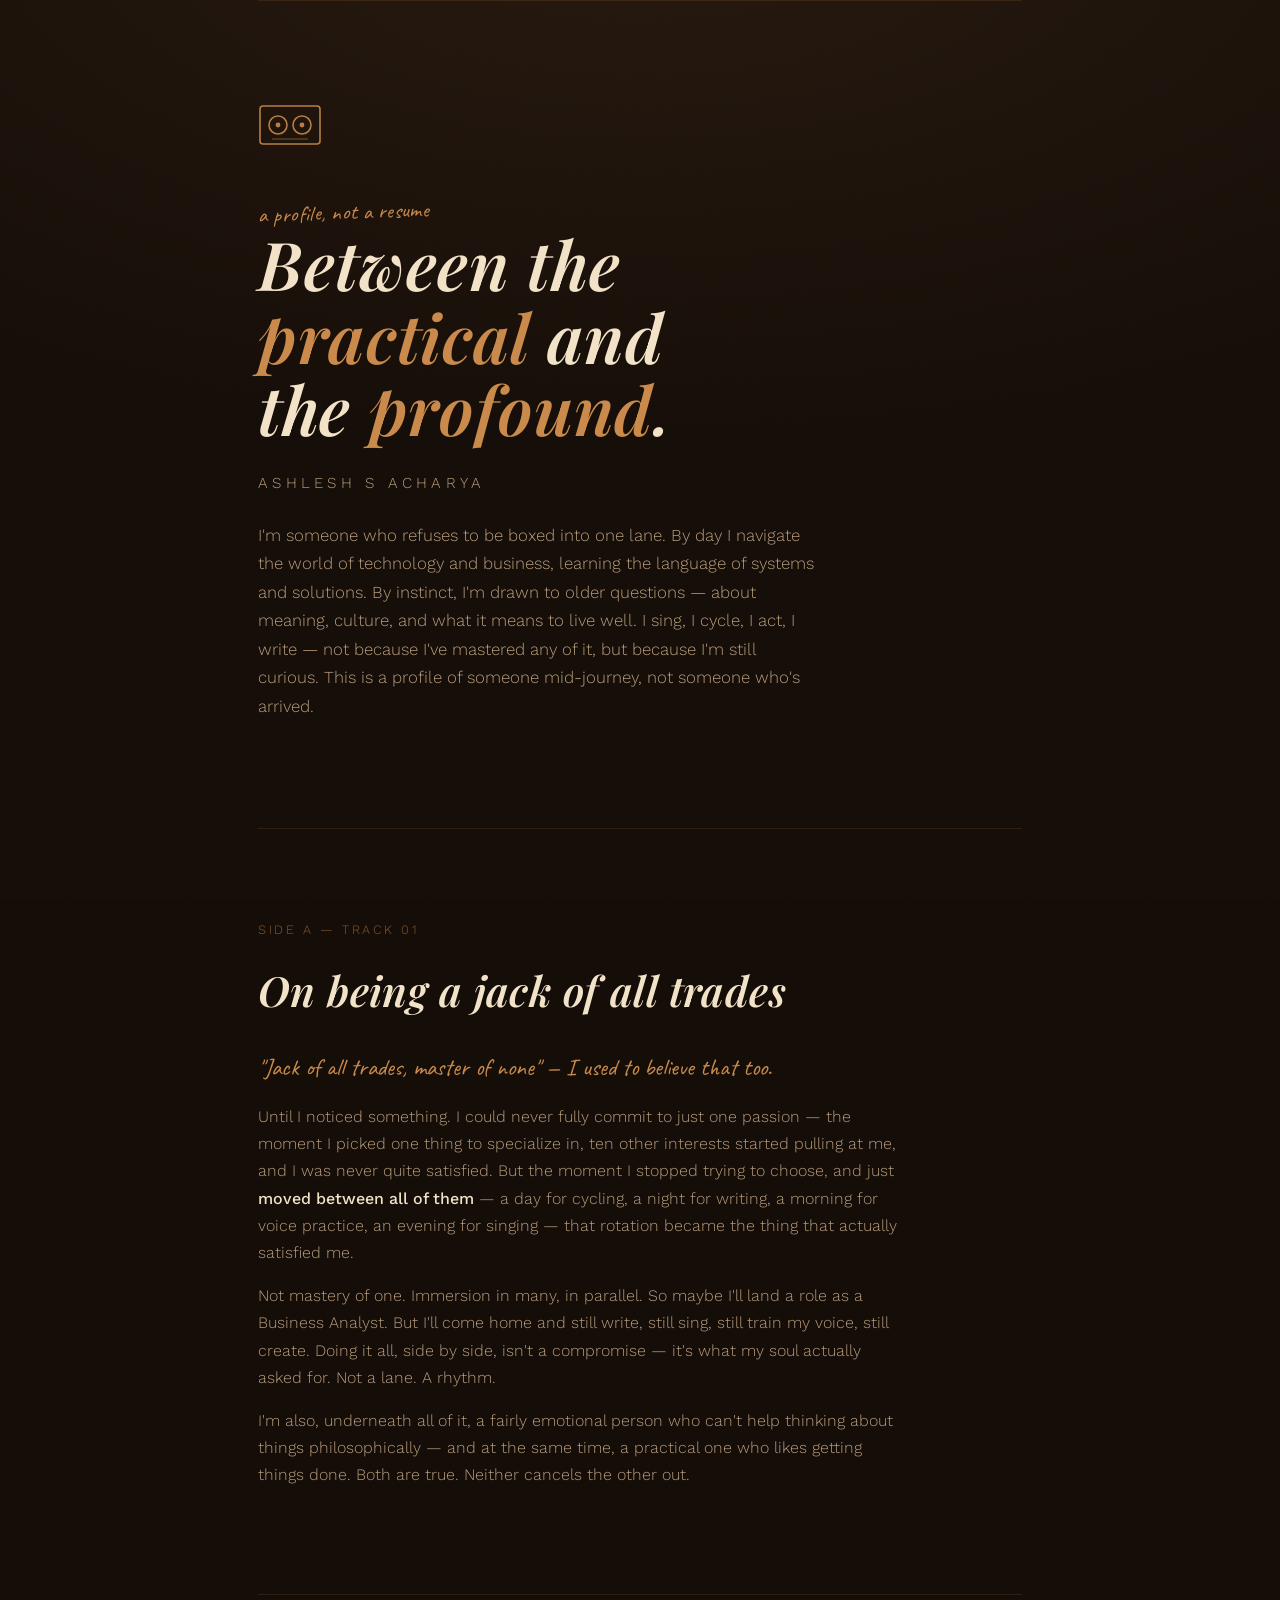
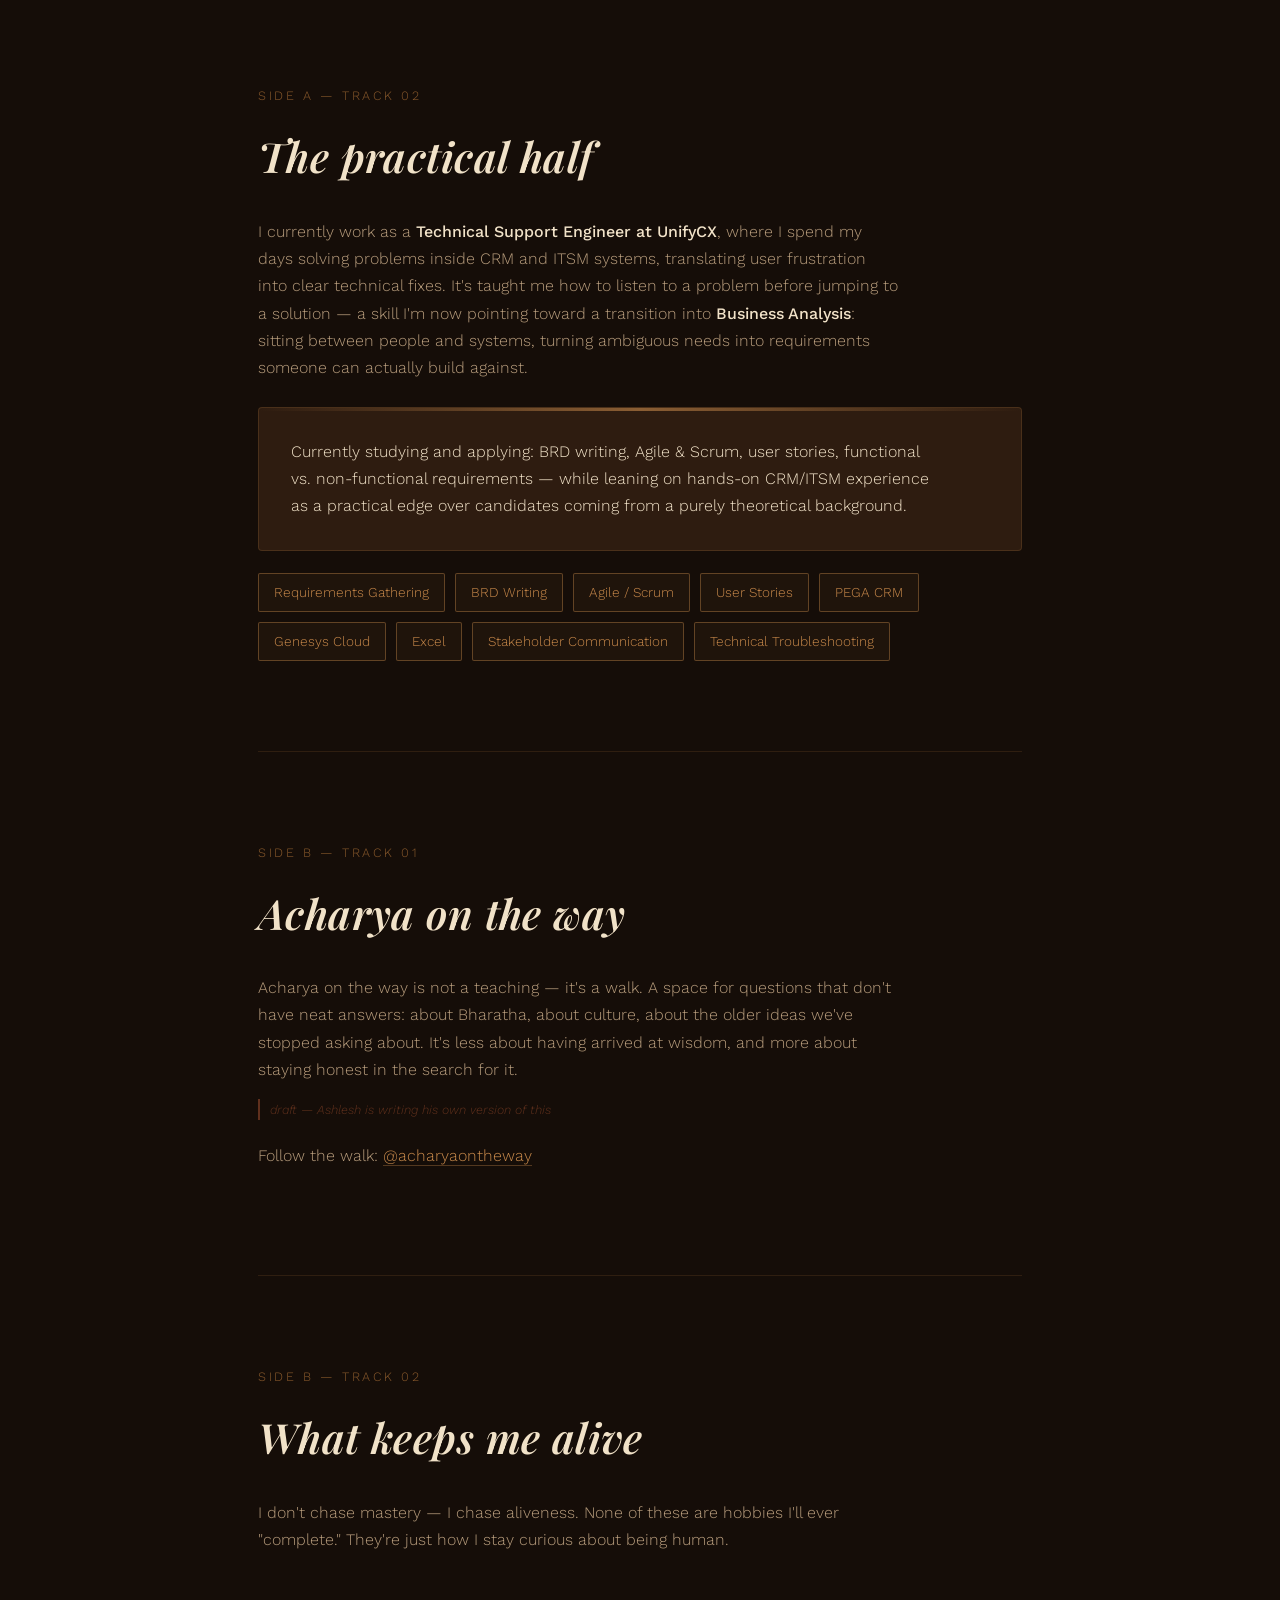
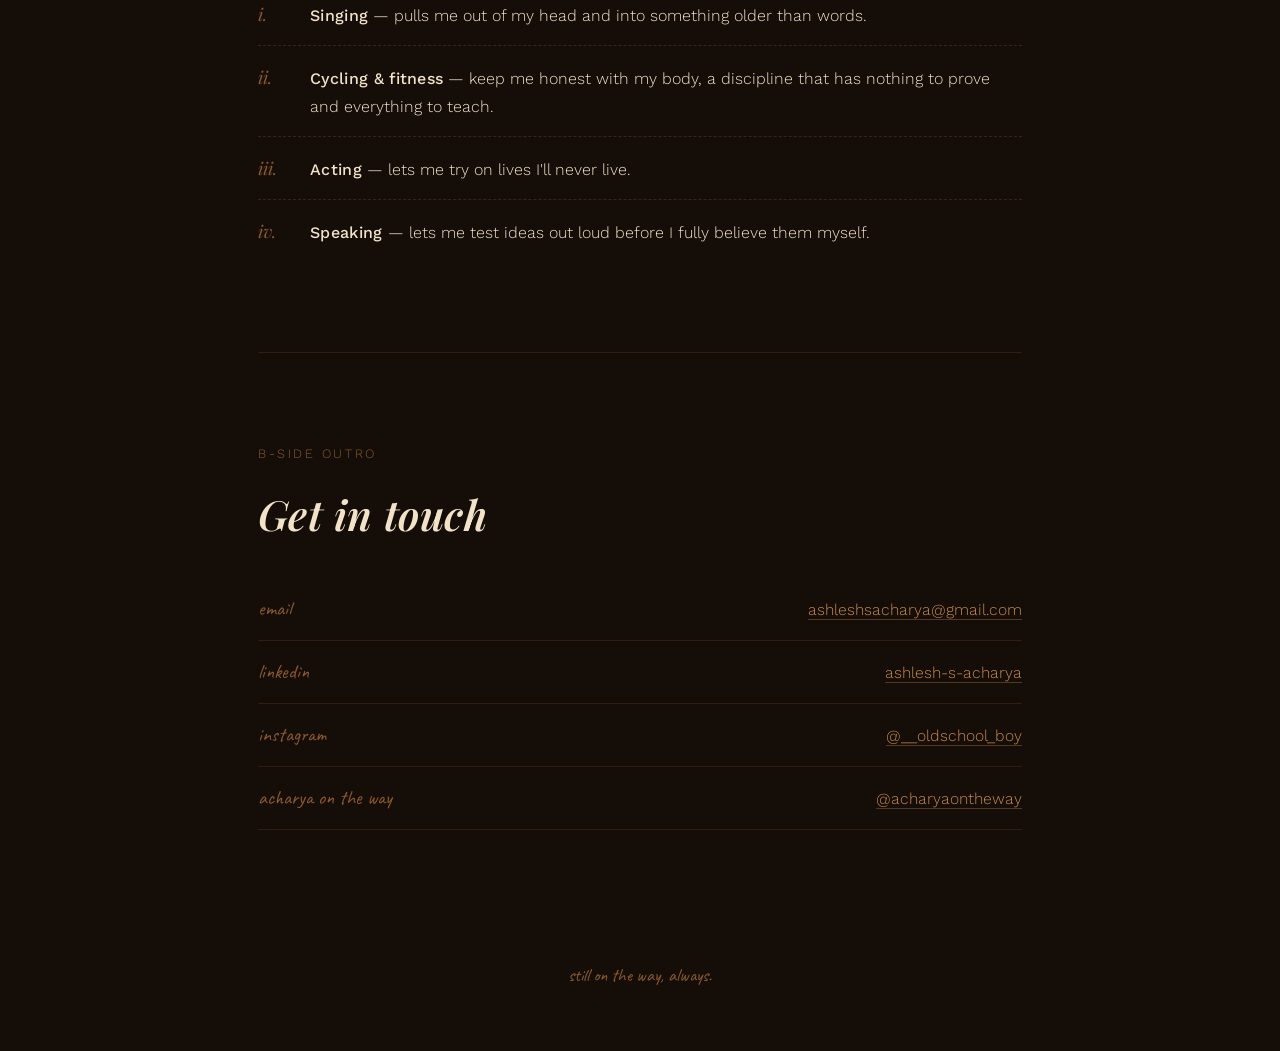
==== index.html @ b14da33d "reverted name back to index" ====
<!DOCTYPE html>
<html lang="en">
<head>
<meta charset="UTF-8">
<meta name="viewport" content="width=device-width, initial-scale=1.0">
<title>Ashlesh S Acharya — Between the practical and the profound</title>
<link rel="preconnect" href="https://fonts.googleapis.com">
<link href="https://fonts.googleapis.com/css2?family=Playfair+Display:ital,wght@0,500;0,600;0,700;1,500;1,600&family=Caveat:wght@500;600;700&family=Work+Sans:wght@300;400;500;600&display=swap" rel="stylesheet">
<style>
  :root{
    --bg-void:#150d08;
    --bg-cocoa:#241609;
    --bg-card:#2e1c10;
    --caramel:#c98a4b;
    --caramel-dim:#8a5a2c;
    --rust:#7a3d24;
    --cream:#f1e2c8;
    --cream-dim:#b79c7c;
    --film-grain: url("data:image/svg+xml,%3Csvg xmlns='http://www.w3.org/2000/svg' width='120' height='120'%3E%3Cfilter id='n'%3E%3CfeTurbulence type='fractalNoise' baseFrequency='0.9' numOctaves='2' stitchTiles='stitch'/%3E%3C/filter%3E%3Crect width='100%25' height='100%25' filter='url(%23n)' opacity='0.05'/%3E%3C/svg%3E");
  }
  *{box-sizing:border-box; margin:0; padding:0;}
  html{scroll-behavior:smooth;}
  body{
    background:
      radial-gradient(ellipse 90% 60% at 50% -10%, rgba(201,138,75,0.10), transparent),
      var(--bg-void);
    background-attachment:fixed;
    color:var(--cream);
    font-family:'Work Sans', sans-serif;
    font-weight:300;
    line-height:1.7;
    position:relative;
    overflow-x:hidden;
  }
  body::before{
    content:"";
    position:fixed; inset:0;
    background-image:var(--film-grain);
    pointer-events:none;
    z-index:1;
    mix-blend-mode:overlay;
  }
  .wrap{max-width:820px; margin:0 auto; padding:0 28px; position:relative; z-index:2;}

  ::selection{background:var(--caramel); color:var(--bg-void);}

  a{color:var(--caramel); text-decoration:none; border-bottom:1px solid rgba(201,138,75,0.35); transition:border-color .25s, color .25s;}
  a:hover{border-color:var(--caramel); color:#e0a86a;}

  h1,h2,h3{font-family:'Playfair Display', serif; font-weight:600; letter-spacing:0.01em;}

  .eyebrow{
    font-family:'Caveat', cursive;
    font-size:1.35rem;
    color:var(--caramel);
    letter-spacing:0.02em;
    display:inline-block;
    transform:rotate(-2deg);
    margin-bottom:6px;
  }

  /* ---- Hero ---- */
  .hero{
    min-height:92vh;
    display:flex;
    flex-direction:column;
    justify-content:center;
    padding-top:60px;
    padding-bottom:60px;
    position:relative;
  }
  .hero .tape{
    width:64px; height:64px;
    margin-bottom:28px;
    opacity:0.9;
  }
  .hero h1{
    font-size:clamp(2.4rem, 6vw, 4.2rem);
    line-height:1.08;
    color:var(--cream);
    max-width:11ch;
    font-style:italic;
    font-weight:600;
  }
  .hero h1 em{
    font-style:italic;
    color:var(--caramel);
  }
  .hero .name{
    font-family:'Work Sans', sans-serif;
    font-size:0.95rem;
    letter-spacing:0.28em;
    text-transform:uppercase;
    color:var(--cream-dim);
    margin-top:26px;
  }
  .hero .intro{
    margin-top:24px;
    max-width:56ch;
    color:var(--cream-dim);
    font-size:1.05rem;
  }
  .scroll-cue{
    position:absolute;
    bottom:18px; left:28px;
    font-family:'Caveat', cursive;
    font-size:1.1rem;
    color:var(--caramel-dim);
    animation:bob 2.4s ease-in-out infinite;
  }
  @keyframes bob{0%,100%{transform:translateY(0);}50%{transform:translateY(6px);}}

  /* ---- sections ---- */
  section{
    padding:90px 0;
    border-top:1px solid rgba(201,138,75,0.14);
    position:relative;
  }
  .reveal{opacity:0; transform:translateY(24px); transition:opacity .8s ease, transform .8s ease;}
  .reveal.in{opacity:1; transform:translateY(0);}

  .track-num{
    font-family:'Work Sans';
    font-size:0.8rem;
    color:var(--caramel-dim);
    letter-spacing:0.2em;
    margin-bottom:14px;
    display:block;
  }

  section h2{
    font-size:clamp(1.8rem, 4vw, 2.6rem);
    color:var(--cream);
    margin-bottom:26px;
    font-style:italic;
  }

  .lede{
    font-family:'Caveat', cursive;
    font-size:1.5rem;
    color:var(--caramel);
    margin-bottom:18px;
    display:block;
    line-height:1.4;
  }

  p{color:var(--cream-dim); max-width:64ch; margin-bottom:16px;}
  p strong{color:var(--cream); font-weight:500;}

  .draft-note{
    font-size:0.78rem;
    color:var(--rust);
    font-style:italic;
    border-left:2px solid var(--rust);
    padding-left:10px;
    margin:10px 0 22px;
    opacity:0.75;
  }

  /* skills */
  .skills{
    display:flex; flex-wrap:wrap; gap:10px;
    margin-top:22px;
  }
  .skills span{
    border:1px solid rgba(201,138,75,0.4);
    color:var(--caramel);
    padding:7px 15px;
    border-radius:2px;
    font-size:0.85rem;
    background:rgba(201,138,75,0.06);
  }

  /* interests as mixtape tracks */
  .tracklist{margin-top:30px;}
  .track{
    display:grid;
    grid-template-columns:36px 1fr;
    gap:16px;
    padding:16px 0;
    border-bottom:1px dashed rgba(201,138,75,0.2);
    align-items:baseline;
  }
  .track:last-child{border-bottom:none;}
  .track .idx{font-family:'Playfair Display'; font-style:italic; color:var(--caramel-dim); font-size:1.1rem;}
  .track .label{color:var(--cream); font-weight:500; letter-spacing:0.02em;}

  /* card */
  .card{
    background:var(--bg-card);
    border:1px solid rgba(201,138,75,0.18);
    border-radius:4px;
    padding:30px 32px;
    margin-top:26px;
    position:relative;
  }
  .card::before{
    content:"";
    position:absolute; top:0; left:0; right:0; height:3px;
    background:linear-gradient(90deg, transparent, var(--caramel), transparent);
    opacity:0.6;
  }

  /* contact */
  .contact-list{list-style:none; margin-top:28px;}
  .contact-list li{
    padding:14px 0;
    border-bottom:1px solid rgba(201,138,75,0.14);
    display:flex;
    justify-content:space-between;
    align-items:baseline;
    flex-wrap:wrap;
    gap:8px;
  }
  .contact-list .k{
    font-family:'Caveat', cursive;
    font-size:1.25rem;
    color:var(--caramel-dim);
  }
  .contact-list .v{font-size:0.98rem;}

  footer{
    padding:40px 0 60px;
    text-align:center;
    color:var(--caramel-dim);
    font-family:'Caveat', cursive;
    font-size:1.15rem;
  }

  @media (max-width:600px){
    section{padding:64px 0;}
    .hero{min-height:86vh;}
  }
</style>
</head>
<body>

<div class="wrap">

  <section class="hero">
    <svg class="tape" viewBox="0 0 64 64" fill="none" xmlns="http://www.w3.org/2000/svg">
      <rect x="2" y="14" width="60" height="38" rx="3" stroke="#c98a4b" stroke-width="1.6"/>
      <circle cx="20" cy="33" r="9" stroke="#c98a4b" stroke-width="1.6"/>
      <circle cx="44" cy="33" r="9" stroke="#c98a4b" stroke-width="1.6"/>
      <circle cx="20" cy="33" r="2.4" fill="#c98a4b"/>
      <circle cx="44" cy="33" r="2.4" fill="#c98a4b"/>
      <path d="M14 47 h36" stroke="#c98a4b" stroke-width="1.2" opacity="0.6"/>
    </svg>
    <span class="eyebrow">a profile, not a resume</span>
    <h1>Between the <em>practical</em> and the <em>profound</em>.</h1>
    <div class="name">Ashlesh S Acharya</div>
    <p class="intro" id="hero-intro">I'm someone who refuses to be boxed into one lane. By day I navigate the world of technology and business, learning the language of systems and solutions. By instinct, I'm drawn to older questions — about meaning, culture, and what it means to live well. I sing, I cycle, I act, I write — not because I've mastered any of it, but because I'm still curious. This is a profile of someone mid-journey, not someone who's arrived.</p>
  </section>

  <section class="reveal" id="about">
    <span class="track-num">SIDE A — TRACK 01</span>
    <h2>On being a jack of all trades</h2>
    <span class="lede">"Jack of all trades, master of none" — I used to believe that too.</span>
    <p>Until I noticed something. I could never fully commit to just one passion — the moment I picked one thing to specialize in, ten other interests started pulling at me, and I was never quite satisfied. But the moment I stopped trying to choose, and just <strong>moved between all of them</strong> — a day for cycling, a night for writing, a morning for voice practice, an evening for singing — that rotation became the thing that actually satisfied me.</p>
    <p>Not mastery of one. Immersion in many, in parallel. So maybe I'll land a role as a Business Analyst. But I'll come home and still write, still sing, still train my voice, still create. Doing it all, side by side, isn't a compromise — it's what my soul actually asked for. Not a lane. A rhythm.</p>
    <p>I'm also, underneath all of it, a fairly emotional person who can't help thinking about things philosophically — and at the same time, a practical one who likes getting things done. Both are true. Neither cancels the other out.</p>
  </section>

  <section class="reveal" id="work">
    <span class="track-num">SIDE A — TRACK 02</span>
    <h2>The practical half</h2>
    <p>I currently work as a <strong>Technical Support Engineer at UnifyCX</strong>, where I spend my days solving problems inside CRM and ITSM systems, translating user frustration into clear technical fixes. It's taught me how to listen to a problem before jumping to a solution — a skill I'm now pointing toward a transition into <strong>Business Analysis</strong>: sitting between people and systems, turning ambiguous needs into requirements someone can actually build against.</p>
    <div class="card">
      <p style="margin-bottom:0; color:var(--cream);">Currently studying and applying: BRD writing, Agile &amp; Scrum, user stories, functional vs. non-functional requirements — while leaning on hands-on CRM/ITSM experience as a practical edge over candidates coming from a purely theoretical background.</p>
    </div>
    <div class="skills">
      <span>Requirements Gathering</span>
      <span>BRD Writing</span>
      <span>Agile / Scrum</span>
      <span>User Stories</span>
      <span>PEGA CRM</span>
      <span>Genesys Cloud</span>
      <span>Excel</span>
      <span>Stakeholder Communication</span>
      <span>Technical Troubleshooting</span>
    </div>
  </section>

  <section class="reveal" id="acharya">
    <span class="track-num">SIDE B — TRACK 01</span>
    <h2>Acharya on the way</h2>
    <p id="acharya-desc">Acharya on the way is not a teaching — it's a walk. A space for questions that don't have neat answers: about Bharatha, about culture, about the older ideas we've stopped asking about. It's less about having arrived at wisdom, and more about staying honest in the search for it.</p>
    <div class="draft-note">draft — Ashlesh is writing his own version of this</div>
    <p>Follow the walk: <a href="https://www.instagram.com/acharyaontheway" target="_blank" rel="noopener">@acharyaontheway</a></p>
  </section>

  <section class="reveal" id="interests">
    <span class="track-num">SIDE B — TRACK 02</span>
    <h2>What keeps me alive</h2>
    <p>I don't chase mastery — I chase aliveness. None of these are hobbies I'll ever "complete." They're just how I stay curious about being human.</p>
    <div class="tracklist">
      <div class="track">
        <span class="idx">i.</span>
        <span><span class="label">Singing</span> — pulls me out of my head and into something older than words.</span>
      </div>
      <div class="track">
        <span class="idx">ii.</span>
        <span><span class="label">Cycling &amp; fitness</span> — keep me honest with my body, a discipline that has nothing to prove and everything to teach.</span>
      </div>
      <div class="track">
        <span class="idx">iii.</span>
        <span><span class="label">Acting</span> — lets me try on lives I'll never live.</span>
      </div>
      <div class="track">
        <span class="idx">iv.</span>
        <span><span class="label">Speaking</span> — lets me test ideas out loud before I fully believe them myself.</span>
      </div>
    </div>
  </section>

  <section class="reveal" id="contact">
    <span class="track-num">B-SIDE OUTRO</span>
    <h2>Get in touch</h2>
    <ul class="contact-list">
      <li><span class="k">email</span><span class="v"><a href="mailto:ashleshsacharya@gmail.com">ashleshsacharya@gmail.com</a></span></li>
      <li><span class="k">linkedin</span><span class="v"><a href="https://www.linkedin.com/in/ashlesh-s-acharya" target="_blank" rel="noopener">ashlesh-s-acharya</a></span></li>
      <li><span class="k">instagram</span><span class="v"><a href="https://www.instagram.com/__oldschool_boy" target="_blank" rel="noopener">@__oldschool_boy</a></span></li>
      <li><span class="k">acharya on the way</span><span class="v"><a href="https://www.instagram.com/acharyaontheway" target="_blank" rel="noopener">@acharyaontheway</a></span></li>
    </ul>
  </section>

  <footer>still on the way, always.</footer>

</div>

<script>
  const els = document.querySelectorAll('.reveal');
  const io = new IntersectionObserver((entries)=>{
    entries.forEach(e=>{ if(e.isIntersecting){ e.target.classList.add('in'); } });
  }, {threshold:0.15});
  els.forEach(el=>io.observe(el));
</script>

</body>
</html>
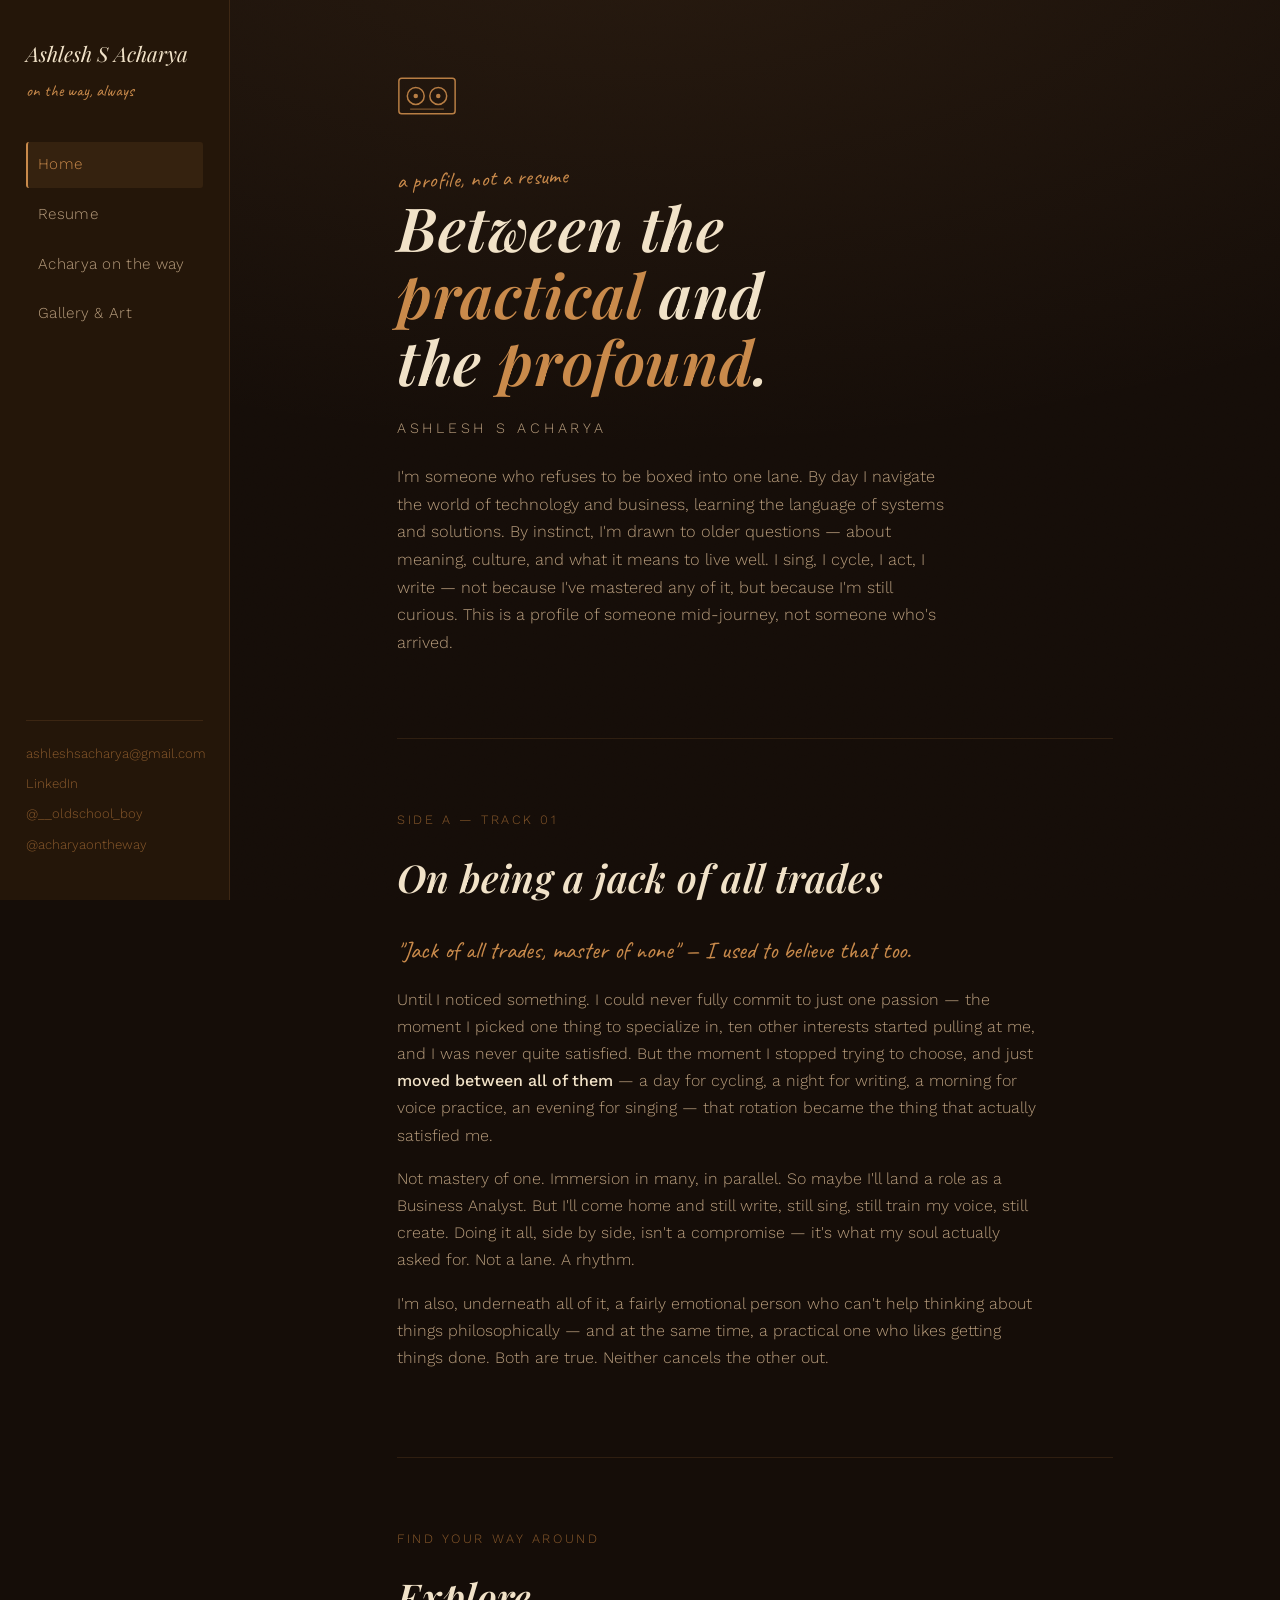
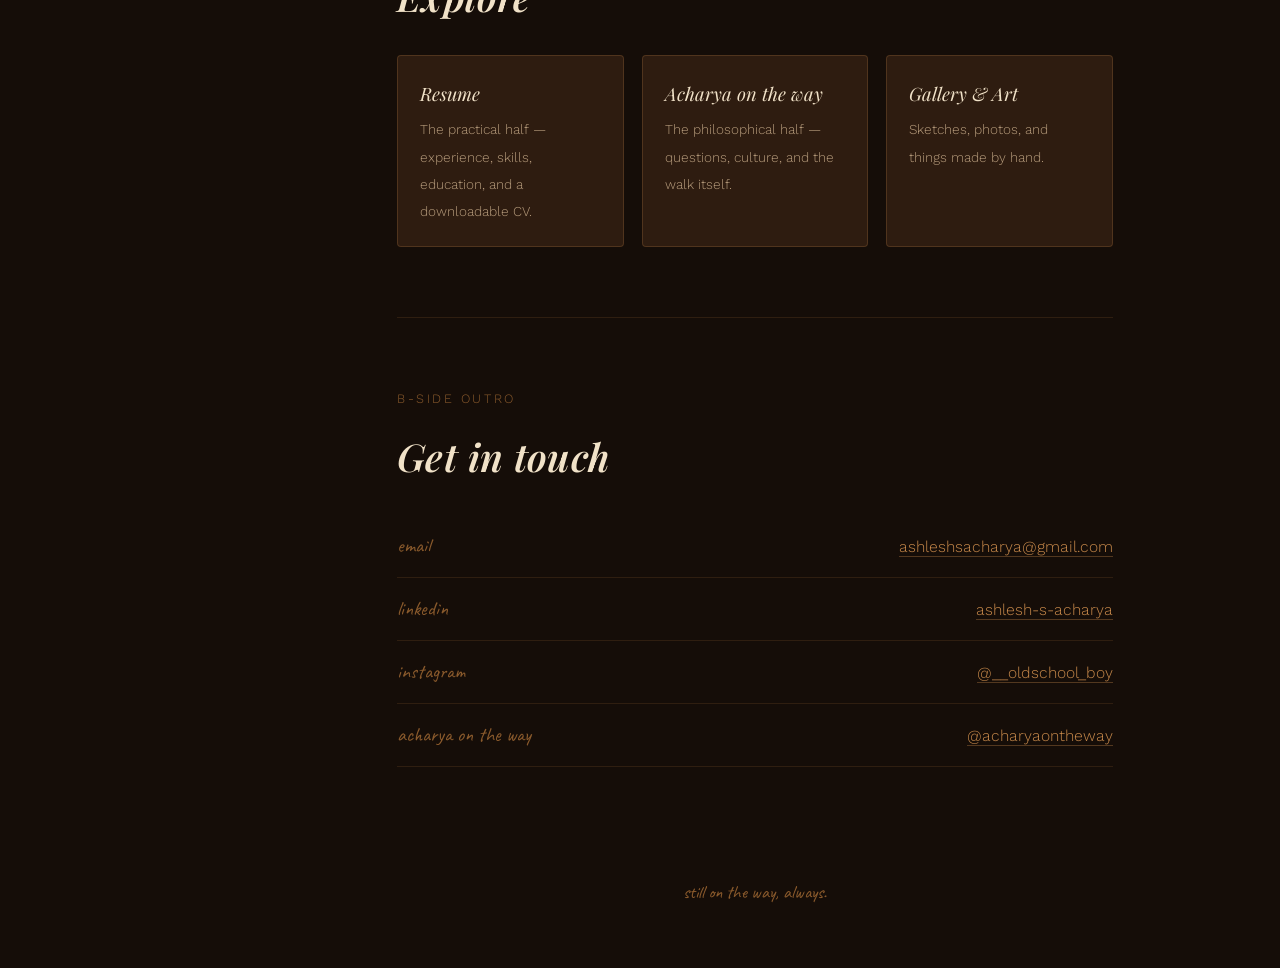
==== commit f67ec9de: "Rename personal profile1.html to index.html" ====
--- a/index.html
+++ b/index.html
@@ -6,335 +6,112 @@
 <title>Ashlesh S Acharya — Between the practical and the profound</title>
 <link rel="preconnect" href="https://fonts.googleapis.com">
 <link href="https://fonts.googleapis.com/css2?family=Playfair+Display:ital,wght@0,500;0,600;0,700;1,500;1,600&family=Caveat:wght@500;600;700&family=Work+Sans:wght@300;400;500;600&display=swap" rel="stylesheet">
+<link rel="stylesheet" href="styles.css">
 <style>
-  :root{
-    --bg-void:#150d08;
-    --bg-cocoa:#241609;
-    --bg-card:#2e1c10;
-    --caramel:#c98a4b;
-    --caramel-dim:#8a5a2c;
-    --rust:#7a3d24;
-    --cream:#f1e2c8;
-    --cream-dim:#b79c7c;
-    --film-grain: url("data:image/svg+xml,%3Csvg xmlns='http://www.w3.org/2000/svg' width='120' height='120'%3E%3Cfilter id='n'%3E%3CfeTurbulence type='fractalNoise' baseFrequency='0.9' numOctaves='2' stitchTiles='stitch'/%3E%3C/filter%3E%3Crect width='100%25' height='100%25' filter='url(%23n)' opacity='0.05'/%3E%3C/svg%3E");
-  }
-  *{box-sizing:border-box; margin:0; padding:0;}
-  html{scroll-behavior:smooth;}
-  body{
-    background:
-      radial-gradient(ellipse 90% 60% at 50% -10%, rgba(201,138,75,0.10), transparent),
-      var(--bg-void);
-    background-attachment:fixed;
-    color:var(--cream);
-    font-family:'Work Sans', sans-serif;
-    font-weight:300;
-    line-height:1.7;
-    position:relative;
-    overflow-x:hidden;
-  }
-  body::before{
-    content:"";
-    position:fixed; inset:0;
-    background-image:var(--film-grain);
-    pointer-events:none;
-    z-index:1;
-    mix-blend-mode:overlay;
-  }
-  .wrap{max-width:820px; margin:0 auto; padding:0 28px; position:relative; z-index:2;}
-
-  ::selection{background:var(--caramel); color:var(--bg-void);}
-
-  a{color:var(--caramel); text-decoration:none; border-bottom:1px solid rgba(201,138,75,0.35); transition:border-color .25s, color .25s;}
-  a:hover{border-color:var(--caramel); color:#e0a86a;}
-
-  h1,h2,h3{font-family:'Playfair Display', serif; font-weight:600; letter-spacing:0.01em;}
-
-  .eyebrow{
-    font-family:'Caveat', cursive;
-    font-size:1.35rem;
-    color:var(--caramel);
-    letter-spacing:0.02em;
-    display:inline-block;
-    transform:rotate(-2deg);
-    margin-bottom:6px;
-  }
-
-  /* ---- Hero ---- */
-  .hero{
-    min-height:92vh;
-    display:flex;
-    flex-direction:column;
-    justify-content:center;
-    padding-top:60px;
-    padding-bottom:60px;
-    position:relative;
-  }
-  .hero .tape{
-    width:64px; height:64px;
-    margin-bottom:28px;
-    opacity:0.9;
-  }
-  .hero h1{
-    font-size:clamp(2.4rem, 6vw, 4.2rem);
-    line-height:1.08;
-    color:var(--cream);
-    max-width:11ch;
-    font-style:italic;
-    font-weight:600;
-  }
-  .hero h1 em{
-    font-style:italic;
-    color:var(--caramel);
-  }
-  .hero .name{
-    font-family:'Work Sans', sans-serif;
-    font-size:0.95rem;
-    letter-spacing:0.28em;
-    text-transform:uppercase;
-    color:var(--cream-dim);
-    margin-top:26px;
-  }
-  .hero .intro{
-    margin-top:24px;
-    max-width:56ch;
-    color:var(--cream-dim);
-    font-size:1.05rem;
-  }
-  .scroll-cue{
-    position:absolute;
-    bottom:18px; left:28px;
-    font-family:'Caveat', cursive;
-    font-size:1.1rem;
-    color:var(--caramel-dim);
-    animation:bob 2.4s ease-in-out infinite;
-  }
-  @keyframes bob{0%,100%{transform:translateY(0);}50%{transform:translateY(6px);}}
-
-  /* ---- sections ---- */
-  section{
-    padding:90px 0;
-    border-top:1px solid rgba(201,138,75,0.14);
-    position:relative;
-  }
-  .reveal{opacity:0; transform:translateY(24px); transition:opacity .8s ease, transform .8s ease;}
-  .reveal.in{opacity:1; transform:translateY(0);}
-
-  .track-num{
-    font-family:'Work Sans';
-    font-size:0.8rem;
-    color:var(--caramel-dim);
-    letter-spacing:0.2em;
-    margin-bottom:14px;
-    display:block;
-  }
-
-  section h2{
-    font-size:clamp(1.8rem, 4vw, 2.6rem);
-    color:var(--cream);
-    margin-bottom:26px;
-    font-style:italic;
-  }
-
-  .lede{
-    font-family:'Caveat', cursive;
-    font-size:1.5rem;
-    color:var(--caramel);
-    margin-bottom:18px;
-    display:block;
-    line-height:1.4;
-  }
-
-  p{color:var(--cream-dim); max-width:64ch; margin-bottom:16px;}
-  p strong{color:var(--cream); font-weight:500;}
-
-  .draft-note{
-    font-size:0.78rem;
-    color:var(--rust);
-    font-style:italic;
-    border-left:2px solid var(--rust);
-    padding-left:10px;
-    margin:10px 0 22px;
-    opacity:0.75;
-  }
-
-  /* skills */
-  .skills{
-    display:flex; flex-wrap:wrap; gap:10px;
-    margin-top:22px;
-  }
-  .skills span{
-    border:1px solid rgba(201,138,75,0.4);
-    color:var(--caramel);
-    padding:7px 15px;
-    border-radius:2px;
-    font-size:0.85rem;
-    background:rgba(201,138,75,0.06);
-  }
-
-  /* interests as mixtape tracks */
-  .tracklist{margin-top:30px;}
-  .track{
-    display:grid;
-    grid-template-columns:36px 1fr;
-    gap:16px;
-    padding:16px 0;
-    border-bottom:1px dashed rgba(201,138,75,0.2);
-    align-items:baseline;
-  }
-  .track:last-child{border-bottom:none;}
-  .track .idx{font-family:'Playfair Display'; font-style:italic; color:var(--caramel-dim); font-size:1.1rem;}
-  .track .label{color:var(--cream); font-weight:500; letter-spacing:0.02em;}
-
-  /* card */
-  .card{
-    background:var(--bg-card);
-    border:1px solid rgba(201,138,75,0.18);
-    border-radius:4px;
-    padding:30px 32px;
-    margin-top:26px;
-    position:relative;
-  }
-  .card::before{
-    content:"";
-    position:absolute; top:0; left:0; right:0; height:3px;
-    background:linear-gradient(90deg, transparent, var(--caramel), transparent);
-    opacity:0.6;
-  }
-
-  /* contact */
-  .contact-list{list-style:none; margin-top:28px;}
-  .contact-list li{
-    padding:14px 0;
-    border-bottom:1px solid rgba(201,138,75,0.14);
-    display:flex;
-    justify-content:space-between;
-    align-items:baseline;
-    flex-wrap:wrap;
-    gap:8px;
-  }
-  .contact-list .k{
-    font-family:'Caveat', cursive;
-    font-size:1.25rem;
-    color:var(--caramel-dim);
-  }
-  .contact-list .v{font-size:0.98rem;}
-
-  footer{
-    padding:40px 0 60px;
-    text-align:center;
-    color:var(--caramel-dim);
-    font-family:'Caveat', cursive;
-    font-size:1.15rem;
-  }
-
-  @media (max-width:600px){
-    section{padding:64px 0;}
-    .hero{min-height:86vh;}
-  }
+  .hero{min-height:82vh; display:flex; flex-direction:column; justify-content:center; padding-top:40px; padding-bottom:40px;}
+  .hero .tape{width:60px; height:60px; margin-bottom:26px; opacity:0.9;}
+  .hero h1{font-size:clamp(2.2rem, 5.5vw, 3.8rem); line-height:1.1; color:var(--cream); max-width:11ch; font-style:italic;}
+  .hero h1 em{font-style:italic; color:var(--caramel);}
+  .hero .name{font-family:'Work Sans'; font-size:0.9rem; letter-spacing:0.26em; text-transform:uppercase; color:var(--cream-dim); margin-top:22px;}
+  .hero .intro{margin-top:22px; max-width:56ch; color:var(--cream-dim); font-size:1.02rem;}
+  .cards{display:grid; grid-template-columns:repeat(auto-fit, minmax(200px,1fr)); gap:18px; margin-top:26px;}
+  .nav-card{display:block; border:1px solid rgba(201,138,75,0.22); border-radius:4px; padding:22px 22px; background:var(--bg-card); border-bottom:1px solid rgba(201,138,75,0.22);}
+  .nav-card:hover{border-color:var(--caramel);}
+  .nav-card .t{font-family:'Playfair Display'; font-style:italic; color:var(--cream); font-size:1.15rem; display:block; margin-bottom:6px;}
+  .nav-card .d{color:var(--cream-dim); font-size:0.85rem;}
 </style>
 </head>
 <body>
+<div class="layout">
 
-<div class="wrap">
+  <aside class="sidebar" id="sidebar">
+    <div class="brand">Ashlesh S Acharya</div>
+    <span class="brand-sub">on the way, always</span>
+    <button class="menu-toggle" id="menuToggle">Menu</button>
+    <nav>
+      <a href="index.html" class="active">Home</a>
+      <a href="resume.html">Resume</a>
+      <a href="acharya.html">Acharya on the way</a>
+      <a href="gallery.html">Gallery &amp; Art</a>
+    </nav>
+    <div class="side-contact">
+      <a href="mailto:ashleshsacharya@gmail.com">ashleshsacharya@gmail.com</a>
+      <a href="https://www.linkedin.com/in/ashlesh-s-acharya" target="_blank" rel="noopener">LinkedIn</a>
+      <a href="https://www.instagram.com/__oldschool_boy" target="_blank" rel="noopener">@__oldschool_boy</a>
+      <a href="https://www.instagram.com/acharyaontheway" target="_blank" rel="noopener">@acharyaontheway</a>
+    </div>
+  </aside>
 
-  <section class="hero">
-    <svg class="tape" viewBox="0 0 64 64" fill="none" xmlns="http://www.w3.org/2000/svg">
-      <rect x="2" y="14" width="60" height="38" rx="3" stroke="#c98a4b" stroke-width="1.6"/>
-      <circle cx="20" cy="33" r="9" stroke="#c98a4b" stroke-width="1.6"/>
-      <circle cx="44" cy="33" r="9" stroke="#c98a4b" stroke-width="1.6"/>
-      <circle cx="20" cy="33" r="2.4" fill="#c98a4b"/>
-      <circle cx="44" cy="33" r="2.4" fill="#c98a4b"/>
-      <path d="M14 47 h36" stroke="#c98a4b" stroke-width="1.2" opacity="0.6"/>
-    </svg>
-    <span class="eyebrow">a profile, not a resume</span>
-    <h1>Between the <em>practical</em> and the <em>profound</em>.</h1>
-    <div class="name">Ashlesh S Acharya</div>
-    <p class="intro" id="hero-intro">I'm someone who refuses to be boxed into one lane. By day I navigate the world of technology and business, learning the language of systems and solutions. By instinct, I'm drawn to older questions — about meaning, culture, and what it means to live well. I sing, I cycle, I act, I write — not because I've mastered any of it, but because I'm still curious. This is a profile of someone mid-journey, not someone who's arrived.</p>
-  </section>
+  <main class="content">
+    <div class="wrap">
 
-  <section class="reveal" id="about">
-    <span class="track-num">SIDE A — TRACK 01</span>
-    <h2>On being a jack of all trades</h2>
-    <span class="lede">"Jack of all trades, master of none" — I used to believe that too.</span>
-    <p>Until I noticed something. I could never fully commit to just one passion — the moment I picked one thing to specialize in, ten other interests started pulling at me, and I was never quite satisfied. But the moment I stopped trying to choose, and just <strong>moved between all of them</strong> — a day for cycling, a night for writing, a morning for voice practice, an evening for singing — that rotation became the thing that actually satisfied me.</p>
-    <p>Not mastery of one. Immersion in many, in parallel. So maybe I'll land a role as a Business Analyst. But I'll come home and still write, still sing, still train my voice, still create. Doing it all, side by side, isn't a compromise — it's what my soul actually asked for. Not a lane. A rhythm.</p>
-    <p>I'm also, underneath all of it, a fairly emotional person who can't help thinking about things philosophically — and at the same time, a practical one who likes getting things done. Both are true. Neither cancels the other out.</p>
-  </section>
+      <section class="hero">
+        <svg class="tape" viewBox="0 0 64 64" fill="none" xmlns="http://www.w3.org/2000/svg">
+          <rect x="2" y="14" width="60" height="38" rx="3" stroke="#c98a4b" stroke-width="1.6"/>
+          <circle cx="20" cy="33" r="9" stroke="#c98a4b" stroke-width="1.6"/>
+          <circle cx="44" cy="33" r="9" stroke="#c98a4b" stroke-width="1.6"/>
+          <circle cx="20" cy="33" r="2.4" fill="#c98a4b"/>
+          <circle cx="44" cy="33" r="2.4" fill="#c98a4b"/>
+          <path d="M14 47 h36" stroke="#c98a4b" stroke-width="1.2" opacity="0.6"/>
+        </svg>
+        <span class="eyebrow">a profile, not a resume</span>
+        <h1>Between the <em>practical</em> and the <em>profound</em>.</h1>
+        <div class="name">Ashlesh S Acharya</div>
+        <p class="intro" id="hero-intro">I'm someone who refuses to be boxed into one lane. By day I navigate the world of technology and business, learning the language of systems and solutions. By instinct, I'm drawn to older questions — about meaning, culture, and what it means to live well. I sing, I cycle, I act, I write — not because I've mastered any of it, but because I'm still curious. This is a profile of someone mid-journey, not someone who's arrived.</p>
+      </section>
 
-  <section class="reveal" id="work">
-    <span class="track-num">SIDE A — TRACK 02</span>
-    <h2>The practical half</h2>
-    <p>I currently work as a <strong>Technical Support Engineer at UnifyCX</strong>, where I spend my days solving problems inside CRM and ITSM systems, translating user frustration into clear technical fixes. It's taught me how to listen to a problem before jumping to a solution — a skill I'm now pointing toward a transition into <strong>Business Analysis</strong>: sitting between people and systems, turning ambiguous needs into requirements someone can actually build against.</p>
-    <div class="card">
-      <p style="margin-bottom:0; color:var(--cream);">Currently studying and applying: BRD writing, Agile &amp; Scrum, user stories, functional vs. non-functional requirements — while leaning on hands-on CRM/ITSM experience as a practical edge over candidates coming from a purely theoretical background.</p>
+      <section class="reveal" id="about">
+        <span class="track-num">SIDE A — TRACK 01</span>
+        <h2>On being a jack of all trades</h2>
+        <span class="lede">"Jack of all trades, master of none" — I used to believe that too.</span>
+        <p>Until I noticed something. I could never fully commit to just one passion — the moment I picked one thing to specialize in, ten other interests started pulling at me, and I was never quite satisfied. But the moment I stopped trying to choose, and just <strong>moved between all of them</strong> — a day for cycling, a night for writing, a morning for voice practice, an evening for singing — that rotation became the thing that actually satisfied me.</p>
+        <p>Not mastery of one. Immersion in many, in parallel. So maybe I'll land a role as a Business Analyst. But I'll come home and still write, still sing, still train my voice, still create. Doing it all, side by side, isn't a compromise — it's what my soul actually asked for. Not a lane. A rhythm.</p>
+        <p>I'm also, underneath all of it, a fairly emotional person who can't help thinking about things philosophically — and at the same time, a practical one who likes getting things done. Both are true. Neither cancels the other out.</p>
+      </section>
+
+      <section class="reveal" id="explore">
+        <span class="track-num">FIND YOUR WAY AROUND</span>
+        <h2>Explore</h2>
+        <div class="cards">
+          <a class="nav-card" href="resume.html">
+            <span class="t">Resume</span>
+            <span class="d">The practical half — experience, skills, education, and a downloadable CV.</span>
+          </a>
+          <a class="nav-card" href="acharya.html">
+            <span class="t">Acharya on the way</span>
+            <span class="d">The philosophical half — questions, culture, and the walk itself.</span>
+          </a>
+          <a class="nav-card" href="gallery.html">
+            <span class="t">Gallery &amp; Art</span>
+            <span class="d">Sketches, photos, and things made by hand.</span>
+          </a>
+        </div>
+      </section>
+
+      <section class="reveal" id="contact">
+        <span class="track-num">B-SIDE OUTRO</span>
+        <h2>Get in touch</h2>
+        <ul class="contact-list">
+          <li><span class="k">email</span><span class="v"><a href="mailto:ashleshsacharya@gmail.com">ashleshsacharya@gmail.com</a></span></li>
+          <li><span class="k">linkedin</span><span class="v"><a href="https://www.linkedin.com/in/ashlesh-s-acharya" target="_blank" rel="noopener">ashlesh-s-acharya</a></span></li>
+          <li><span class="k">instagram</span><span class="v"><a href="https://www.instagram.com/__oldschool_boy" target="_blank" rel="noopener">@__oldschool_boy</a></span></li>
+          <li><span class="k">acharya on the way</span><span class="v"><a href="https://www.instagram.com/acharyaontheway" target="_blank" rel="noopener">@acharyaontheway</a></span></li>
+        </ul>
+      </section>
+
+      <footer>still on the way, always.</footer>
+
     </div>
-    <div class="skills">
-      <span>Requirements Gathering</span>
-      <span>BRD Writing</span>
-      <span>Agile / Scrum</span>
-      <span>User Stories</span>
-      <span>PEGA CRM</span>
-      <span>Genesys Cloud</span>
-      <span>Excel</span>
-      <span>Stakeholder Communication</span>
-      <span>Technical Troubleshooting</span>
-    </div>
-  </section>
-
-  <section class="reveal" id="acharya">
-    <span class="track-num">SIDE B — TRACK 01</span>
-    <h2>Acharya on the way</h2>
-    <p id="acharya-desc">Acharya on the way is not a teaching — it's a walk. A space for questions that don't have neat answers: about Bharatha, about culture, about the older ideas we've stopped asking about. It's less about having arrived at wisdom, and more about staying honest in the search for it.</p>
-    <div class="draft-note">draft — Ashlesh is writing his own version of this</div>
-    <p>Follow the walk: <a href="https://www.instagram.com/acharyaontheway" target="_blank" rel="noopener">@acharyaontheway</a></p>
-  </section>
-
-  <section class="reveal" id="interests">
-    <span class="track-num">SIDE B — TRACK 02</span>
-    <h2>What keeps me alive</h2>
-    <p>I don't chase mastery — I chase aliveness. None of these are hobbies I'll ever "complete." They're just how I stay curious about being human.</p>
-    <div class="tracklist">
-      <div class="track">
-        <span class="idx">i.</span>
-        <span><span class="label">Singing</span> — pulls me out of my head and into something older than words.</span>
-      </div>
-      <div class="track">
-        <span class="idx">ii.</span>
-        <span><span class="label">Cycling &amp; fitness</span> — keep me honest with my body, a discipline that has nothing to prove and everything to teach.</span>
-      </div>
-      <div class="track">
-        <span class="idx">iii.</span>
-        <span><span class="label">Acting</span> — lets me try on lives I'll never live.</span>
-      </div>
-      <div class="track">
-        <span class="idx">iv.</span>
-        <span><span class="label">Speaking</span> — lets me test ideas out loud before I fully believe them myself.</span>
-      </div>
-    </div>
-  </section>
-
-  <section class="reveal" id="contact">
-    <span class="track-num">B-SIDE OUTRO</span>
-    <h2>Get in touch</h2>
-    <ul class="contact-list">
-      <li><span class="k">email</span><span class="v"><a href="mailto:ashleshsacharya@gmail.com">ashleshsacharya@gmail.com</a></span></li>
-      <li><span class="k">linkedin</span><span class="v"><a href="https://www.linkedin.com/in/ashlesh-s-acharya" target="_blank" rel="noopener">ashlesh-s-acharya</a></span></li>
-      <li><span class="k">instagram</span><span class="v"><a href="https://www.instagram.com/__oldschool_boy" target="_blank" rel="noopener">@__oldschool_boy</a></span></li>
-      <li><span class="k">acharya on the way</span><span class="v"><a href="https://www.instagram.com/acharyaontheway" target="_blank" rel="noopener">@acharyaontheway</a></span></li>
-    </ul>
-  </section>
-
-  <footer>still on the way, always.</footer>
-
+  </main>
 </div>
 
 <script>
   const els = document.querySelectorAll('.reveal');
-  const io = new IntersectionObserver((entries)=>{
-    entries.forEach(e=>{ if(e.isIntersecting){ e.target.classList.add('in'); } });
-  }, {threshold:0.15});
+  const io = new IntersectionObserver((entries)=>{ entries.forEach(e=>{ if(e.isIntersecting){ e.target.classList.add('in'); } }); }, {threshold:0.12});
   els.forEach(el=>io.observe(el));
+  const toggle = document.getElementById('menuToggle');
+  const sidebar = document.getElementById('sidebar');
+  if(toggle){ toggle.addEventListener('click', ()=> sidebar.classList.toggle('open')); }
 </script>
-
 </body>
 </html>
--- a/styles.css
+++ b/styles.css
@@ -0,0 +1,199 @@
+:root{
+  --bg-void:#150d08;
+  --bg-cocoa:#241609;
+  --bg-card:#2e1c10;
+  --caramel:#c98a4b;
+  --caramel-dim:#8a5a2c;
+  --rust:#7a3d24;
+  --cream:#f1e2c8;
+  --cream-dim:#b79c7c;
+  --sidebar-w:230px;
+  --film-grain: url("data:image/svg+xml,%3Csvg xmlns='http://www.w3.org/2000/svg' width='120' height='120'%3E%3Cfilter id='n'%3E%3CfeTurbulence type='fractalNoise' baseFrequency='0.9' numOctaves='2' stitchTiles='stitch'/%3E%3C/filter%3E%3Crect width='100%25' height='100%25' filter='url(%23n)' opacity='0.05'/%3E%3C/svg%3E");
+}
+*{box-sizing:border-box; margin:0; padding:0;}
+html{scroll-behavior:smooth;}
+body{
+  background:
+    radial-gradient(ellipse 90% 60% at 50% -10%, rgba(201,138,75,0.10), transparent),
+    var(--bg-void);
+  background-attachment:fixed;
+  color:var(--cream);
+  font-family:'Work Sans', sans-serif;
+  font-weight:300;
+  line-height:1.7;
+  position:relative;
+}
+body::before{
+  content:"";
+  position:fixed; inset:0;
+  background-image:var(--film-grain);
+  pointer-events:none;
+  z-index:1;
+  mix-blend-mode:overlay;
+}
+::selection{background:var(--caramel); color:var(--bg-void);}
+a{color:var(--caramel); text-decoration:none; border-bottom:1px solid rgba(201,138,75,0.35); transition:border-color .25s, color .25s;}
+a:hover{border-color:var(--caramel); color:#e0a86a;}
+h1,h2,h3{font-family:'Playfair Display', serif; font-weight:600; letter-spacing:0.01em;}
+
+/* ---- layout: sidebar + content ---- */
+.layout{display:flex; min-height:100vh;}
+.sidebar{
+  width:var(--sidebar-w);
+  flex-shrink:0;
+  position:fixed;
+  top:0; left:0; bottom:0;
+  padding:36px 26px;
+  border-right:1px solid rgba(201,138,75,0.16);
+  background:var(--bg-cocoa);
+  z-index:20;
+  display:flex;
+  flex-direction:column;
+}
+.sidebar .brand{
+  font-family:'Playfair Display', serif;
+  font-style:italic;
+  font-size:1.3rem;
+  color:var(--cream);
+  margin-bottom:6px;
+}
+.sidebar .brand-sub{
+  font-family:'Caveat', cursive;
+  font-size:1.05rem;
+  color:var(--caramel);
+  margin-bottom:36px;
+  display:block;
+}
+.sidebar nav{display:flex; flex-direction:column; gap:4px; margin-bottom:auto;}
+.sidebar nav a{
+  border-bottom:none;
+  color:var(--cream-dim);
+  padding:10px 12px;
+  border-radius:3px;
+  font-size:0.95rem;
+  letter-spacing:0.02em;
+  transition:background .2s, color .2s, padding-left .2s;
+}
+.sidebar nav a:hover{background:rgba(201,138,75,0.08); color:var(--cream); padding-left:16px;}
+.sidebar nav a.active{color:var(--caramel); background:rgba(201,138,75,0.1); border-left:2px solid var(--caramel); padding-left:10px;}
+.sidebar .side-contact{margin-top:40px; padding-top:22px; border-top:1px solid rgba(201,138,75,0.14);}
+.sidebar .side-contact a{
+  display:block; font-size:0.82rem; color:var(--caramel-dim); margin-bottom:8px; border-bottom:none;
+}
+.sidebar .side-contact a:hover{color:var(--caramel);}
+
+.menu-toggle{display:none;}
+
+main.content{
+  margin-left:var(--sidebar-w);
+  flex:1;
+  min-width:0;
+  padding:0;
+  position:relative;
+  z-index:2;
+}
+.wrap{max-width:780px; margin:0 auto; padding:0 32px;}
+
+@media (max-width:880px){
+  .sidebar{
+    width:100%;
+    height:auto;
+    position:fixed;
+    top:0; left:0; right:0; bottom:auto;
+    flex-direction:row;
+    align-items:center;
+    padding:16px 20px;
+    border-right:none;
+    border-bottom:1px solid rgba(201,138,75,0.16);
+  }
+  .sidebar .brand-sub, .sidebar .side-contact, .sidebar nav{display:none;}
+  .sidebar.open .brand-sub,
+  .sidebar.open .side-contact,
+  .sidebar.open nav{
+    display:flex; flex-direction:column;
+  }
+  .sidebar.open{
+    height:100vh; flex-direction:column; align-items:flex-start; overflow-y:auto;
+  }
+  .menu-toggle{
+    display:block;
+    margin-left:auto;
+    background:none; border:1px solid var(--caramel-dim); color:var(--caramel);
+    padding:8px 14px; border-radius:3px; font-family:'Work Sans'; font-size:0.85rem; cursor:pointer;
+  }
+  main.content{margin-left:0; margin-top:64px;}
+}
+
+/* ---- sections & typography reused across pages ---- */
+.eyebrow{
+  font-family:'Caveat', cursive;
+  font-size:1.35rem;
+  color:var(--caramel);
+  letter-spacing:0.02em;
+  display:inline-block;
+  transform:rotate(-2deg);
+  margin-bottom:6px;
+}
+section{padding:70px 0; border-top:1px solid rgba(201,138,75,0.14); position:relative;}
+section:first-child{border-top:none;}
+.reveal{opacity:0; transform:translateY(24px); transition:opacity .8s ease, transform .8s ease;}
+.reveal.in{opacity:1; transform:translateY(0);}
+.track-num{font-family:'Work Sans'; font-size:0.8rem; color:var(--caramel-dim); letter-spacing:0.2em; margin-bottom:14px; display:block;}
+section h2{font-size:clamp(1.7rem, 4vw, 2.4rem); color:var(--cream); margin-bottom:24px; font-style:italic;}
+.lede{font-family:'Caveat', cursive; font-size:1.5rem; color:var(--caramel); margin-bottom:18px; display:block; line-height:1.4;}
+p{color:var(--cream-dim); max-width:64ch; margin-bottom:16px;}
+p strong{color:var(--cream); font-weight:500;}
+.draft-note{font-size:0.78rem; color:var(--rust); font-style:italic; border-left:2px solid var(--rust); padding-left:10px; margin:10px 0 22px; opacity:0.75;}
+.skills{display:flex; flex-wrap:wrap; gap:10px; margin-top:22px;}
+.skills span{border:1px solid rgba(201,138,75,0.4); color:var(--caramel); padding:7px 15px; border-radius:2px; font-size:0.85rem; background:rgba(201,138,75,0.06);}
+.tracklist{margin-top:30px;}
+.track{display:grid; grid-template-columns:36px 1fr; gap:16px; padding:16px 0; border-bottom:1px dashed rgba(201,138,75,0.2); align-items:baseline;}
+.track:last-child{border-bottom:none;}
+.track .idx{font-family:'Playfair Display'; font-style:italic; color:var(--caramel-dim); font-size:1.1rem;}
+.track .label{color:var(--cream); font-weight:500; letter-spacing:0.02em;}
+.card{background:var(--bg-card); border:1px solid rgba(201,138,75,0.18); border-radius:4px; padding:28px 30px; margin-top:24px; position:relative;}
+.card::before{content:""; position:absolute; top:0; left:0; right:0; height:3px; background:linear-gradient(90deg, transparent, var(--caramel), transparent); opacity:0.6;}
+.contact-list{list-style:none; margin-top:26px;}
+.contact-list li{padding:14px 0; border-bottom:1px solid rgba(201,138,75,0.14); display:flex; justify-content:space-between; align-items:baseline; flex-wrap:wrap; gap:8px;}
+.contact-list .k{font-family:'Caveat', cursive; font-size:1.25rem; color:var(--caramel-dim);}
+.contact-list .v{font-size:0.98rem;}
+footer{padding:40px 0 60px; text-align:center; color:var(--caramel-dim); font-family:'Caveat', cursive; font-size:1.15rem;}
+
+/* buttons */
+.btn{
+  display:inline-block; border:1px solid var(--caramel); color:var(--caramel);
+  padding:10px 22px; border-radius:3px; font-size:0.9rem; letter-spacing:0.03em;
+  border-bottom:1px solid var(--caramel); margin-top:10px;
+  transition:background .2s, color .2s;
+}
+.btn:hover{background:var(--caramel); color:var(--bg-void); border-color:var(--caramel);}
+
+/* CV specific */
+.cv-row{display:flex; justify-content:space-between; align-items:baseline; flex-wrap:wrap; gap:8px; margin-bottom:4px;}
+.cv-role{color:var(--cream); font-weight:500; font-size:1.05rem;}
+.cv-org{font-style:italic; color:var(--caramel-dim); font-size:0.92rem;}
+.cv-date{font-family:'Caveat', cursive; color:var(--caramel); font-size:1.05rem; white-space:nowrap;}
+.cv-bullets{margin:10px 0 30px 0; padding-left:20px;}
+.cv-bullets li{color:var(--cream-dim); margin-bottom:8px; max-width:64ch;}
+
+/* gallery */
+.gallery-grid{display:grid; grid-template-columns:repeat(auto-fill, minmax(180px,1fr)); gap:16px; margin-top:26px;}
+.gallery-slot{
+  aspect-ratio:1/1;
+  border:1px dashed rgba(201,138,75,0.35);
+  border-radius:4px;
+  display:flex; align-items:center; justify-content:center;
+  flex-direction:column; gap:6px;
+  color:var(--caramel-dim);
+  font-size:0.78rem;
+  text-align:center;
+  padding:10px;
+  background:rgba(201,138,75,0.03);
+  overflow:hidden;
+}
+.gallery-slot img{width:100%; height:100%; object-fit:cover; display:block;}
+.gallery-slot .slot-num{font-family:'Playfair Display'; font-style:italic; font-size:1.4rem; color:var(--caramel);}
+
+@media (max-width:600px){
+  section{padding:56px 0;}
+}
